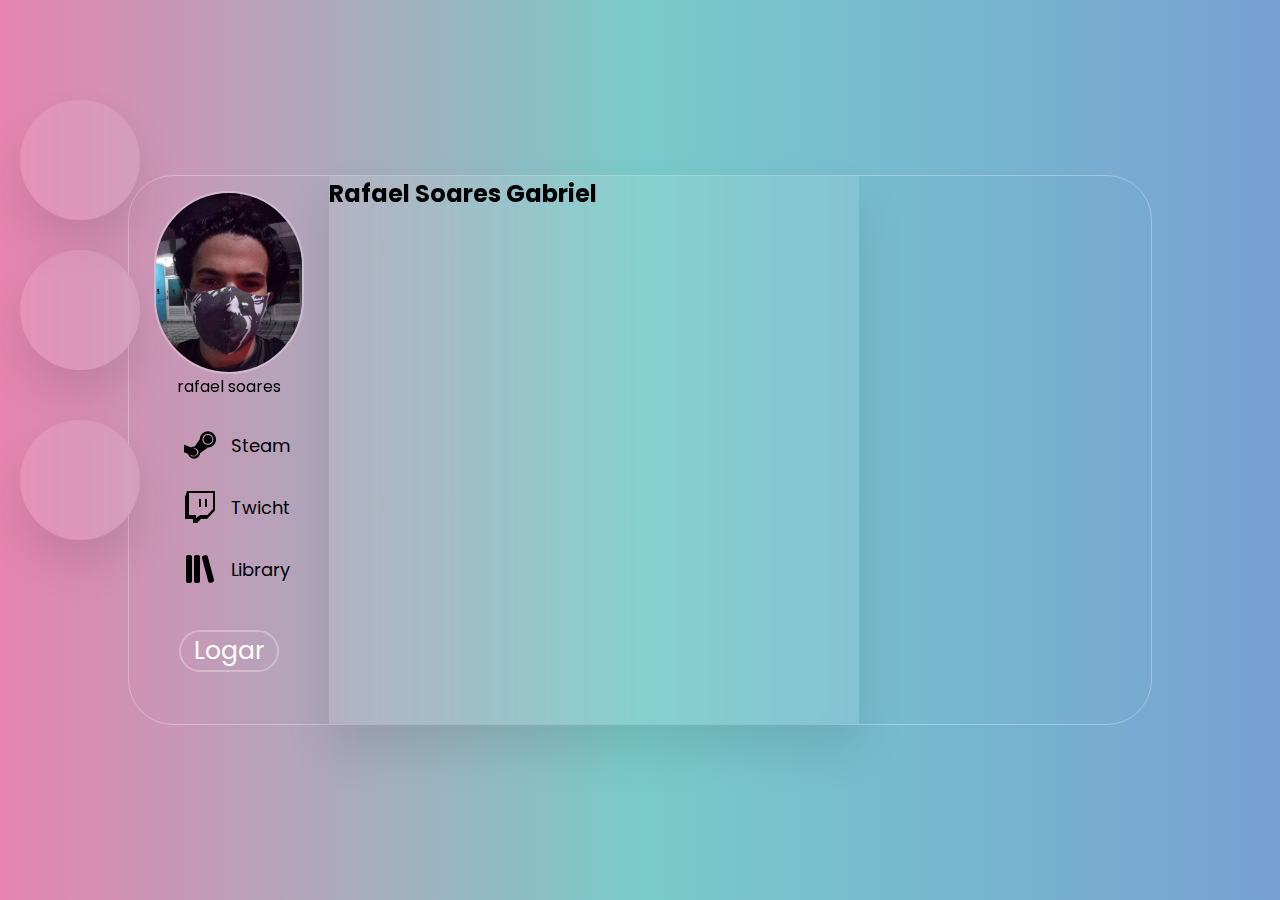
==== index.html @ 0785c0e5 "ADICIONANDO O INDEX" ====
<!DOCTYPE html>
<html>
<head>
	<meta charset="utf-8">
	<meta http-equiv="X-UA-Compatible" content="IE=edge">
	<meta name="viewport" content="width=device-width, initial-scale=1.0">
	<link rel="stylesheet" type="text/css" href="style.css">
	<link rel="stylesheet" type="text/css" href="medias.css">
	<title>Game Plus</title>


</head>

<body>
	<main>
		<span class="quadrado1"></span>
		<span class="quadrado2"></span>
		<span class="quadrado3"></span>

			
		</div>
		<div class="container">
			<div class="left-bar">

				<div class="entradaElements"><img class="avatar" src="images/avatar.jpeg">
				</div>
				<p class="entradaElements" style="transform: translateY(-15px); ">rafael soares</p>
	
				<div class="redes">
					<div class="entradaElements"><img class="icons" src="images/steam.png"> <a href="">Steam</a></div>
					<div class="entradaElements"><img class="icons" src="images/twitch.png"> <a href="">Twicht</a></div>
					<div class="entradaElements"><img class="icons" src="images/library.png"> <a href="">Library</a></div>
				</div>
				<a class="btn-jogar entradaElements" href="">Logar</a>
			</div>


			<div class=" rigth-bar glass">
				<h2>Rafael Soares Gabriel</h2>
			</div>
		</div>
	</main>

</body>
</html>
---- style.css ----
@import url('https://fonts.googleapis.com/css2?family=Poppins&display=swap');

		*{
			margin: 0;
			padding: 0;
			box-sizing: border-box;
			font-family: 'Poppins', sans-serif;
		}


		main{
			position: relative;
			height: 100vh;
			width: 100%;
			display: flex;
			justify-content:center;
			align-items: center;
			background-image: linear-gradient(to left,#77a1d3, #79cbca, #e684ae);
		}

		.container{
			width: 80vw;
			height: 550px;
			border: 1px solid rgba(255, 255, 255, 0.3);
			border-radius: 45px;

			display: flex;
		}

		.left-bar{
			width: 200px;
			
			border-radius: 45px;
			height: 100%;

			display: flex;
			flex-direction: column;
			align-items: center;
		}
		.left-bar .icons{
			width: 32px;
			margin: 15px;
		}

		.redes{
			display: flex;
			flex-direction: column;
		}
		.avatar{
			margin: 15px;
			border: 2px solid rgba(255, 255, 255, 0.3);
			border-radius: 180px;
			width: 150px


		}
		.left-bar div{
			display: flex;
			align-items: center;
		}

		.left-bar div a{
			text-decoration: none;
			font-size: 18px;
			color: black;
		}

		.left-bar div a:hover{
			color: white;
			font-weight: 900;
		}

		.btn-jogar{
			margin:30px;
			border-radius: 90px;
			text-decoration: none;
			color: white;
			font-size: 25px;
			border: 2px solid rgba(255, 255, 255, 0.3);
			width: 100px;
			text-align: center;
		}
		.btn-jogar:hover{
			background: rgba(255, 255, 255, 0.1);
			backdrop-filter: blur(5px);
			box-shadow: 0 25px 45px rgba(0, 0, 0, 0.1);
			animation: btn 0.5s ease-in-out alternate infinite;
		}
		

		.rigth-bar{
			width: 530px;
			height: 100%;
			background: rgba(255, 255, 255, 0.1);
			backdrop-filter: blur(5px);
			box-shadow: 0 25px 45px rgba(0, 0, 0, 0.1);
		}

		.quadrado1{
			position: absolute;
			top: 100px;
			left: 20px;
			width: 120px;
			height: 120px;
			background: rgba(255, 255, 255, 0.1);
			backdrop-filter: blur(5px);
			box-shadow: 0 25px 45px rgba(0, 0, 0, 0.1);
			border-radius: 90px;
			animation: circulo 8s ease-in-out 4s alternate infinite;

		}


		.quadrado2{
			position: absolute;
			top: 250px;
			left: 20px;
			width: 120px;
			height: 120px;
			background: rgba(255, 255, 255, 0.1);
			backdrop-filter: blur(5px);
			box-shadow: 0 25px 45px rgba(0, 0, 0, 0.1);
			border-radius: 90px;
			animation: circulo 8s ease-in-out 3s alternate infinite;
		}

		.quadrado3{
			position: absolute;
			top: 420px;
			left: 20px;
			width: 120px;
			height: 120px;
			background: rgba(255, 255, 255, 0.1);
			backdrop-filter: blur(5px);
			box-shadow: 0 25px 45px rgba(0, 0, 0, 0.1);
			border-radius: 90px;
			animation: circulo 8s ease-in-out 2s alternate infinite;
		}

		@keyframes circulo{
			to{
				transform: translateX(calc(100vw - 150px));
			}
		}

		@keyframes btn{
			from{

			}

			to{
				transform: scale(1.1);
				opacity: 0.5;
			}
		}

		@keyframes entradaElementos{
			from{
				opacity: 0;
				transform: translateY(50px);
			}

			to{
				opacity: 1;
				transform: none;
			}
		}

		.entradaElements{
			
			animation: entradaElementos 1s ease-in  forwards ;
		}
---- medias.css ----
@media (min-width: 320px ) and (max-width:479px ) {
	
		.quadrado1,.quadrado2,.quadrado3{
				display: none;
			}

		.container{
			width: 90vw;
			height: 95vh;
			border: 1px solid rgba(255, 255, 255, 0.3);
			border-radius: 45px;
			margin: 0;
		}


		.rigth-bar{
			display: none;
		}

		.left-bar{
			width: 100%;
			height: 100%;
			display: flex;
			
			
		}

		
		.avatar{
			width: 175px;
		}

		.btn-jogar{
			margin:15px;
			border-radius: 90px;
			width: 200px;
			
		}		
	}




@media (min-width: 480px ) and (max-width:599px ) {
					
		}



@media (min-width: 600px ) and (max-width:800px ) {
					
		}




@media (min-width: 801px ) and (max-width:1024px ) {
					
		}




@media (min-width: 1025px ) and (max-width:1280px ) {
					
		}




@media (min-width: 1281px ) and (max-width:479px ) {
					
		}
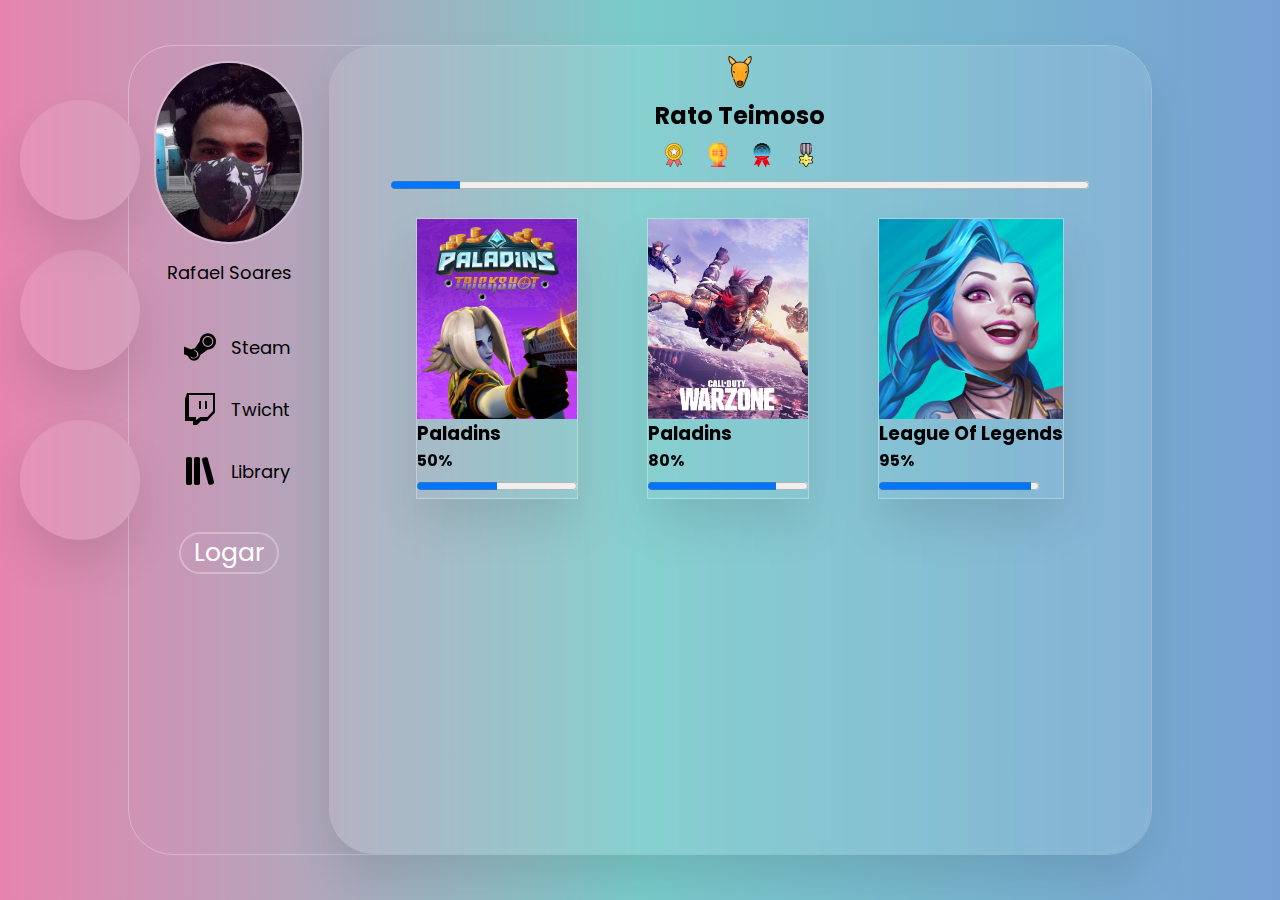
==== commit 863a6fce: "Construcao da area direita, dos cards e a resposividade das telas pequenas e grandes" ====
--- a/index.html
+++ b/index.html
@@ -24,7 +24,7 @@
 
 				<div class="entradaElements"><img class="avatar" src="images/avatar.jpeg">
 				</div>
-				<p class="entradaElements" style="transform: translateY(-15px); ">rafael soares</p>
+				<p style="font-size: 18px; " class="entradaElements">Rafael Soares</p>
 	
 				<div class="redes">
 					<div class="entradaElements"><img class="icons" src="images/steam.png"> <a href="">Steam</a></div>
@@ -36,7 +36,59 @@
 
 
 			<div class=" rigth-bar glass">
-				<h2>Rafael Soares Gabriel</h2>
+
+				<div class="area-info">
+					<img src="images/mouse-deer.png">
+					<h2>Rato Teimoso</h2>
+
+
+							<div class="conquistas">
+								<img src="images/conquistas.png">
+								<img src="images/medalha3.png">
+								<img src="images/medalha2.png">
+								<img src="images/medalha-estrela.png">
+							</div>
+					<progress value="1" max="10">
+					
+				</div>
+
+				<div class="cardsJogos">
+					<div class="card-1 card">
+						<div class="bkg">
+						</div>
+						
+						<h3>Paladins</h3>
+						<h4>50%</h4>
+						<progress value="0.5" max="1">
+					</div>
+
+					<div class="card-2 card">
+						<div class="bkg1">
+							
+						</div>
+						
+						<h3>Paladins</h3>
+							
+							<h4>80%</h4>
+							<progress value="0.8" max="1">
+					</div>
+					<div class="card-2 card ">
+						<div class="bkg2">
+							
+						</div>
+						
+						<h3 style=" display:inline;">League Of Legends</h3>
+							
+							<h4>95%</h4>
+
+							<progress value="0.95" max="1">
+							<a href="">Jogar</a>
+					</div>
+				</div>
+
+				
+
+
 			</div>
 		</div>
 	</main>
--- a/style.css
+++ b/style.css
@@ -20,10 +20,9 @@
 
 		.container{
 			width: 80vw;
-			height: 550px;
+			height: 90vh;
 			border: 1px solid rgba(255, 255, 255, 0.3);
 			border-radius: 45px;
-
 			display: flex;
 		}
 
@@ -43,6 +42,7 @@
 		}
 
 		.redes{
+			margin-top: 30px;
 			display: flex;
 			flex-direction: column;
 		}
@@ -89,11 +89,18 @@
 		
 
 		.rigth-bar{
-			width: 530px;
+			flex: 1;
+			border-radius: 45px;
 			height: 100%;
 			background: rgba(255, 255, 255, 0.1);
 			backdrop-filter: blur(5px);
 			box-shadow: 0 25px 45px rgba(0, 0, 0, 0.1);
+		}
+
+		.area-info{
+			display: flex;
+			flex-direction: column;
+			align-items: center;
 		}
 
 		.quadrado1{
@@ -167,8 +174,90 @@
 		}
 
 		.entradaElements{
-			
+
 			animation: entradaElementos 1s ease-in  forwards ;
 		}
 
 
+
+	.row1{
+		width: 100%;
+		
+		display: flex;
+
+	}
+	
+	.area-info img{
+		padding: 10px;
+		
+	}
+	.infos-jogador{
+		margin: 15px;
+		border: 2px solid red;
+
+	}
+
+	.area-info progress{
+		width:85%;
+		margin-bottom: 20px;
+	}
+
+	.conquistas{	
+		display: flex;
+		justify-content: space-between;
+	}
+
+	.cardsJogos{
+		display: flex;
+		justify-content: space-between;
+		margin: 0 auto;
+		width: 80%;
+		padding: 5px;
+		/*border: 1px solid red;*/
+	}
+
+	.card {
+
+		border: 1px solid black;
+		box-shadow: 0 25px 45px rgba(0, 0, 0, 0.1);
+		border: 1px solid rgba(255, 255, 255, 0.3);
+		cursor: pointer;
+
+	}
+
+	.card:hover{
+		transform: translateY(10px);
+		transform: scale(0.9);
+		animation: opacidade 1s linear forwards ;
+	}
+
+	.bkg{
+		width: 100%;
+		height:200px;
+		background-image: url('images/cardJogoPaladins.jpg');
+		background-repeat: no-repeat;
+		background-size: cover;
+	}
+
+
+	.bkg1{
+		width: 100%;
+		height:200px;
+		background-image: url('images/callOfDuty.jpg');
+		background-repeat: no-repeat;
+		background-size: cover;
+	}
+
+    .bkg2{
+		width: 100%;
+		height:200px;
+		background-image: url('images/lol.png');
+		background-repeat: no-repeat;
+		background-size: cover;
+	}
+
+
+
+	progress{
+		
+	}--- a/medias.css
+++ b/medias.css
@@ -1,4 +1,4 @@
-	@media (min-width: 320px ) and (max-width:479px ) {
+	@media (min-width: 320px ) and (max-width:494px ) {
 	
 		.quadrado1,.quadrado2,.quadrado3{
 				display: none;
@@ -28,6 +28,7 @@
 		
 		.avatar{
 			width: 175px;
+
 		}
 
 		.btn-jogar{
@@ -41,20 +42,25 @@
 
 
 
-@media (min-width: 480px ) and (max-width:599px ) {
-					
+@media (min-width: 495px ) and (max-width:599px ) {
+			.quadrado1,.quadrado2,.quadrado3{
+				display: none;
+			}
+
+		
+
 		}
 
 
 
-@media (min-width: 600px ) and (max-width:800px ) {
+@media (min-width: 600px ) and (max-width:850px ) {
 					
 		}
 
 
 
 
-@media (min-width: 801px ) and (max-width:1024px ) {
+@media (min-width: 851px ) and (max-width:1024px ) {
 					
 		}
 
@@ -62,14 +68,25 @@
 
 
 @media (min-width: 1025px ) and (max-width:1280px ) {
-					
+				
 		}
 
 
 
 
-@media (min-width: 1281px ) and (max-width:479px ) {
-					
+@media (min-width: 1281px ){  
+		
+		
 		}
 
 
+
+
+
+
+@keyframes opacidade{
+	to{
+		opacity: 0.75;
+	}
+}
+
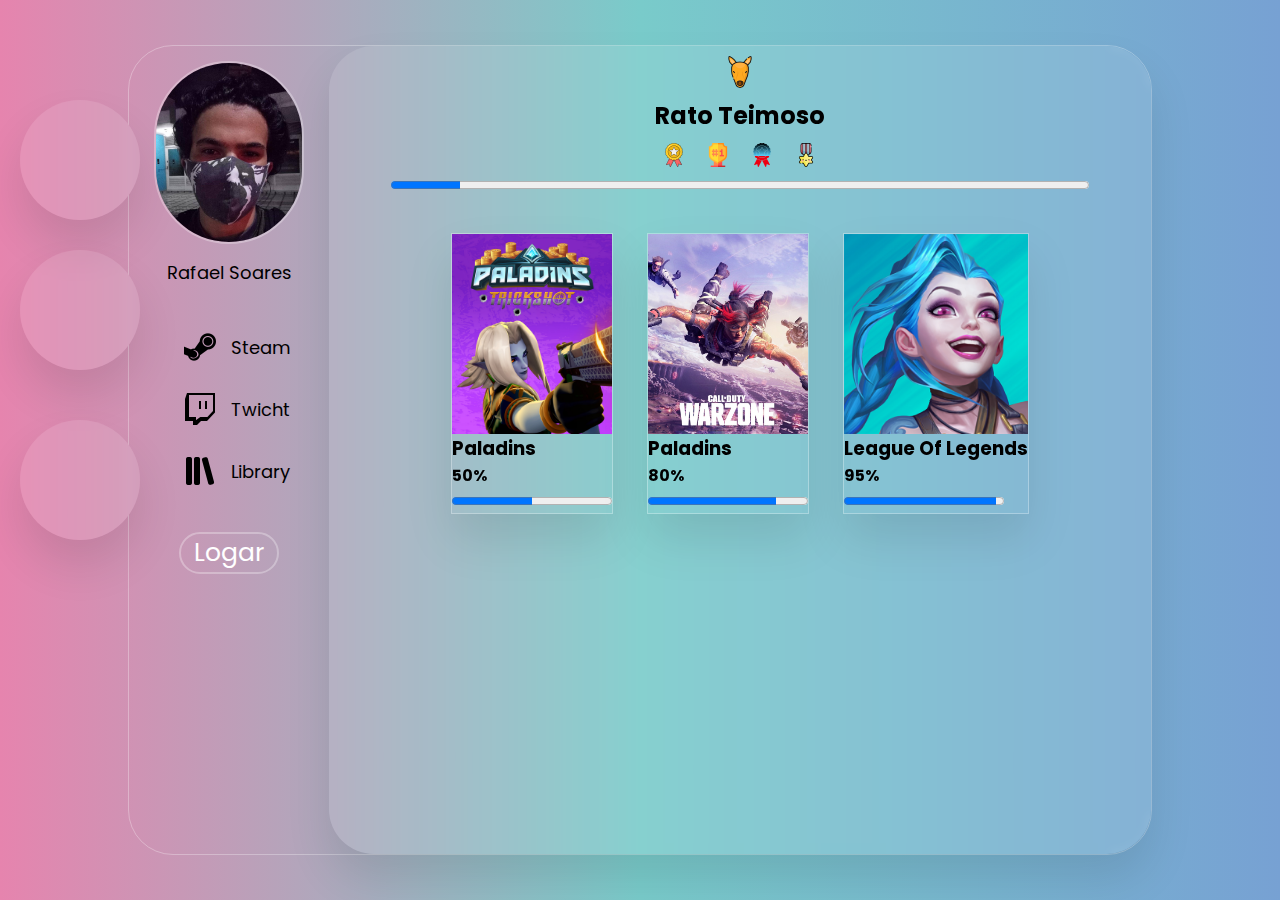
==== commit 9797f7a1: "correção erro de layout em tablet" ====
--- a/index.html
+++ b/index.html
@@ -72,7 +72,7 @@
 							<h4>80%</h4>
 							<progress value="0.8" max="1">
 					</div>
-					<div class="card-2 card ">
+					<div class="card-3 card ">
 						<div class="bkg2">
 							
 						</div>
--- a/style.css
+++ b/style.css
@@ -209,7 +209,9 @@
 
 	.cardsJogos{
 		display: flex;
-		justify-content: space-between;
+		justify-content: space-evenly;
+		flex-wrap: wrap;
+
 		margin: 0 auto;
 		width: 80%;
 		padding: 5px;
@@ -222,6 +224,7 @@
 		box-shadow: 0 25px 45px rgba(0, 0, 0, 0.1);
 		border: 1px solid rgba(255, 255, 255, 0.3);
 		cursor: pointer;
+		margin-top: 15px;
 
 	}
 
@@ -257,7 +260,3 @@
 	}
 
 
-
-	progress{
-		
-	}--- a/medias.css
+++ b/medias.css
@@ -47,6 +47,21 @@
 				display: none;
 			}
 
+			.container{
+			width: 90vw;
+			height: 95vh;
+			border: 1px solid rgba(255, 255, 255, 0.3);
+			border-radius: 45px;
+			margin: 0;
+		}
+
+
+		
+		.rigth-bar{
+			display: none;
+		}
+
+
 		
 
 		}
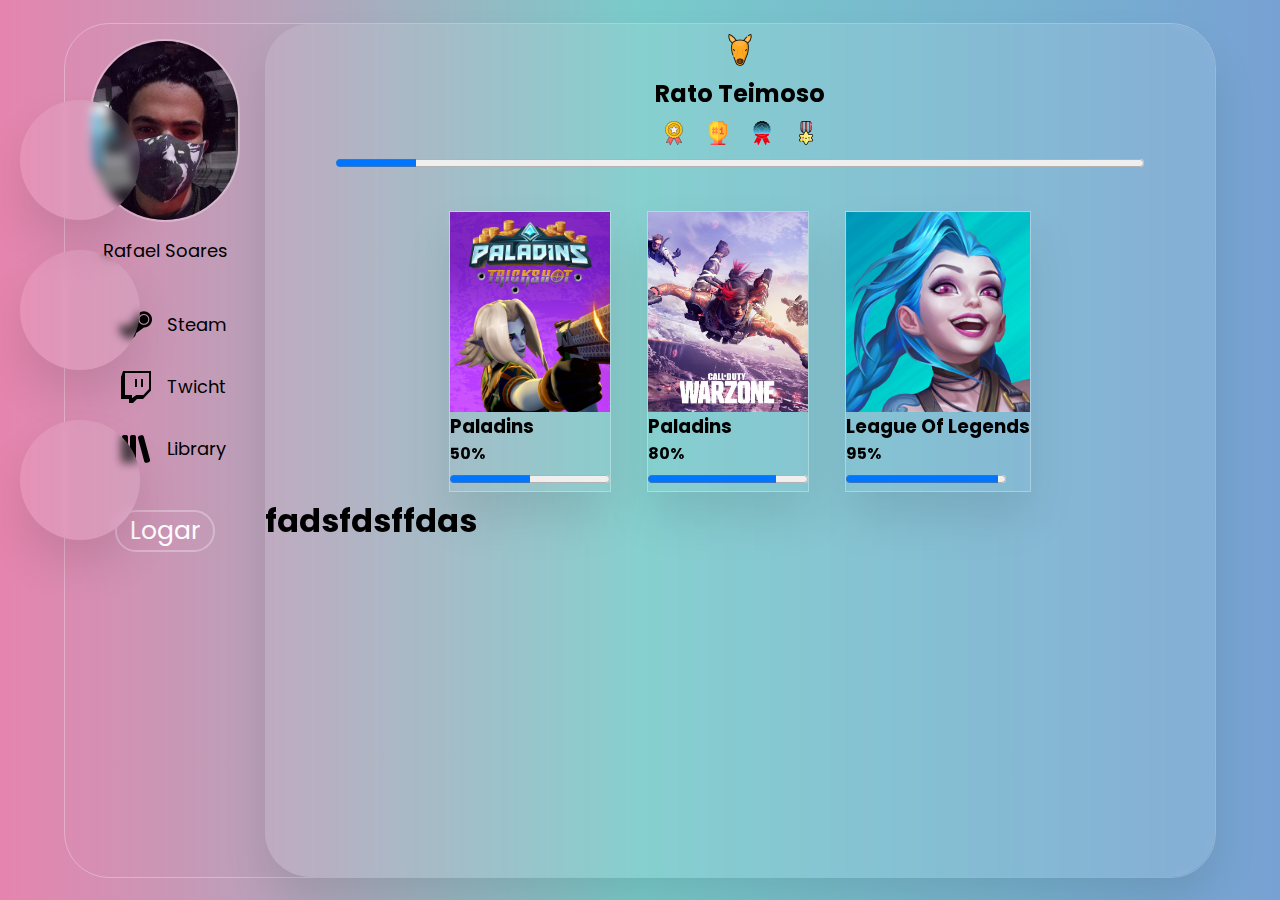
==== commit dc7a2b97: "ajuste do tamanho do backgroud" ====
--- a/index.html
+++ b/index.html
@@ -53,6 +53,8 @@
 				</div>
 
 				<div class="cardsJogos">
+
+
 					<div class="card-1 card">
 						<div class="bkg">
 						</div>
@@ -88,7 +90,7 @@
 
 				
 
-
+				<h1>fadsfdsffdas</h1>
 			</div>
 		</div>
 	</main>
--- a/style.css
+++ b/style.css
@@ -7,6 +7,11 @@
 			font-family: 'Poppins', sans-serif;
 		}
 
+		body{
+			width: 100%;
+			height: 100%;
+			background-image: linear-gradient(to left,#77a1d3, #79cbca, #e684ae);
+		}
 
 		main{
 			position: relative;
@@ -15,7 +20,7 @@
 			display: flex;
 			justify-content:center;
 			align-items: center;
-			background-image: linear-gradient(to left,#77a1d3, #79cbca, #e684ae);
+			
 		}
 
 		.container{
@@ -213,7 +218,7 @@
 		flex-wrap: wrap;
 
 		margin: 0 auto;
-		width: 80%;
+		width: 70%;
 		padding: 5px;
 		/*border: 1px solid red;*/
 	}
--- a/medias.css
+++ b/medias.css
@@ -83,7 +83,13 @@
 
 
 @media (min-width: 1025px ) and (max-width:1280px ) {
-				
+			
+			.container{
+			width: 90vw;
+			height: 95vh;
+			border: 1px solid rgba(255, 255, 255, 0.3);
+			border-radius: 45px;
+			margin: 0;
 		}
 
 
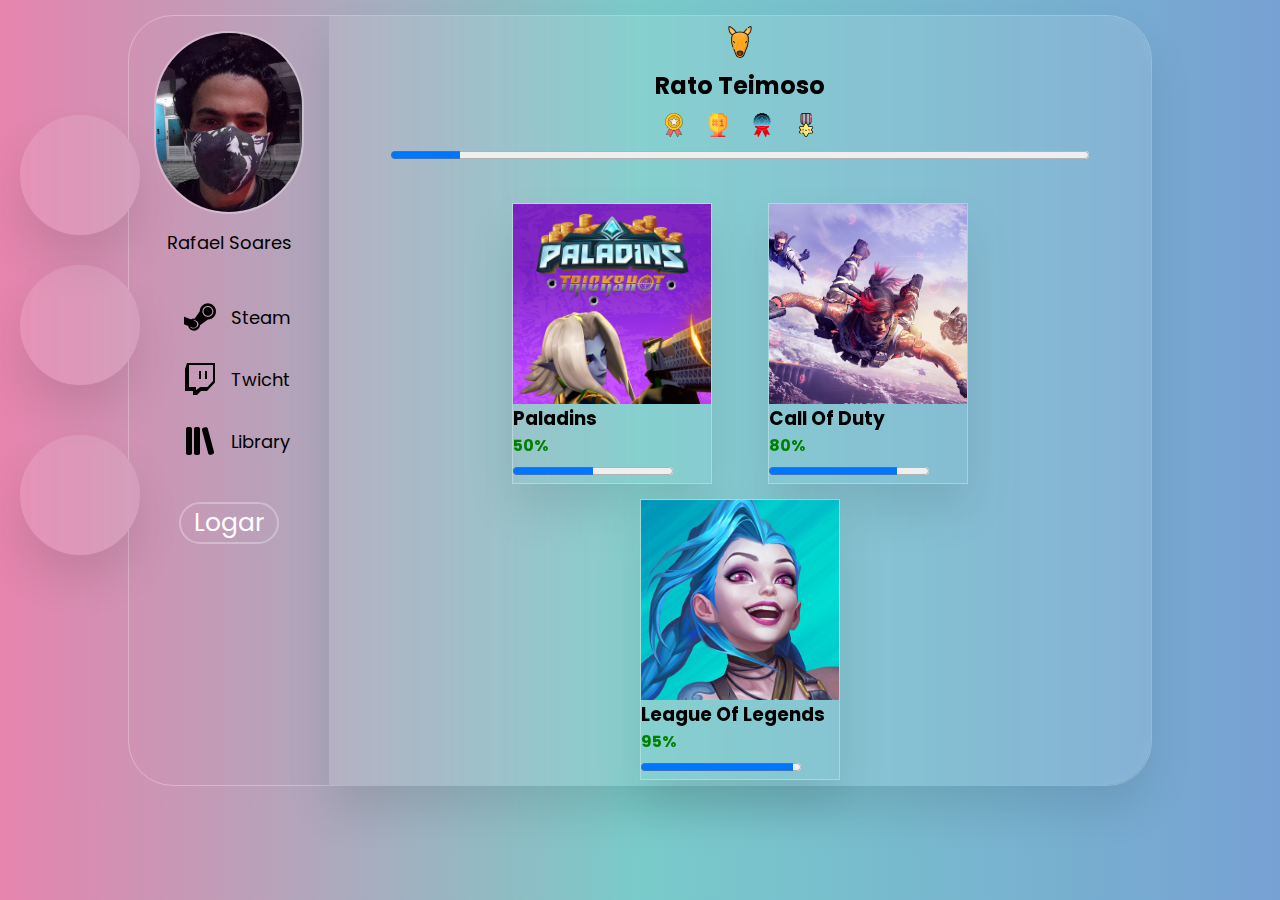
==== commit ec73661c: "Ajuste das definições de altura dos elementos e melhora no preenchimento de espaços em branco na tel" ====
--- a/index.html
+++ b/index.html
@@ -31,7 +31,7 @@
 					<div class="entradaElements"><img class="icons" src="images/twitch.png"> <a href="">Twicht</a></div>
 					<div class="entradaElements"><img class="icons" src="images/library.png"> <a href="">Library</a></div>
 				</div>
-				<a class="btn-jogar entradaElements" href="">Logar</a>
+				<a class="btn-jogar entradabtn" href="">Logar</a>
 			</div>
 
 
@@ -69,7 +69,7 @@
 							
 						</div>
 						
-						<h3>Paladins</h3>
+						<h3>Call Of Duty</h3>
 							
 							<h4>80%</h4>
 							<progress value="0.8" max="1">
@@ -90,7 +90,8 @@
 
 				
 
-				<h1>fadsfdsffdas</h1>
+				
+
 			</div>
 		</div>
 	</main>
--- a/style.css
+++ b/style.css
@@ -9,13 +9,14 @@
 
 		body{
 			width: 100%;
-			height: 100%;
+			margin-top: 15px;
+			margin-bottom: 15px;
 			background-image: linear-gradient(to left,#77a1d3, #79cbca, #e684ae);
 		}
 
 		main{
-			position: relative;
-			height: 100vh;
+
+			position: relative;	
 			width: 100%;
 			display: flex;
 			justify-content:center;
@@ -25,7 +26,7 @@
 
 		.container{
 			width: 80vw;
-			height: 90vh;
+			
 			border: 1px solid rgba(255, 255, 255, 0.3);
 			border-radius: 45px;
 			display: flex;
@@ -35,7 +36,7 @@
 			width: 200px;
 			
 			border-radius: 45px;
-			height: 100%;
+			
 
 			display: flex;
 			flex-direction: column;
@@ -95,8 +96,8 @@
 
 		.rigth-bar{
 			flex: 1;
-			border-radius: 45px;
-			height: 100%;
+			border-radius: 0 45px 45px 0;
+			
 			background: rgba(255, 255, 255, 0.1);
 			backdrop-filter: blur(5px);
 			box-shadow: 0 25px 45px rgba(0, 0, 0, 0.1);
@@ -183,6 +184,9 @@
 			animation: entradaElementos 1s ease-in  forwards ;
 		}
 
+		.entradabtn{
+			animation: entradaElementos 1s ease-in 0.2s  forwards ;
+		}
 
 
 	.row1{
@@ -230,12 +234,13 @@
 		border: 1px solid rgba(255, 255, 255, 0.3);
 		cursor: pointer;
 		margin-top: 15px;
+		width: 200px;
 
 	}
 
 	.card:hover{
 		transform: translateY(10px);
-		transform: scale(0.9);
+		transform: scale(1.2);
 		animation: opacidade 1s linear forwards ;
 	}
 
@@ -264,4 +269,18 @@
 		background-size: cover;
 	}
 
-
+	h4{
+		color: green;
+	}
+
+
+
+
+
+
+@keyframes opacidade{
+	to{
+		opacity: 0.7;
+	}
+}
+
--- a/medias.css
+++ b/medias.css
@@ -69,14 +69,19 @@
 
 
 @media (min-width: 600px ) and (max-width:850px ) {
-					
+		.card{
+			width: 250px;
 		}
+
+	}
 
 
 
 
 @media (min-width: 851px ) and (max-width:1024px ) {
-					
+		.card{
+			width: 250px;
+		}
 		}
 
 
@@ -85,8 +90,8 @@
 @media (min-width: 1025px ) and (max-width:1280px ) {
 			
 			.container{
-			width: 90vw;
-			height: 95vh;
+			width: 80vw;
+			
 			border: 1px solid rgba(255, 255, 255, 0.3);
 			border-radius: 45px;
 			margin: 0;
@@ -100,14 +105,3 @@
 		
 		}
 
-
-
-
-
-
-@keyframes opacidade{
-	to{
-		opacity: 0.75;
-	}
-}
-
